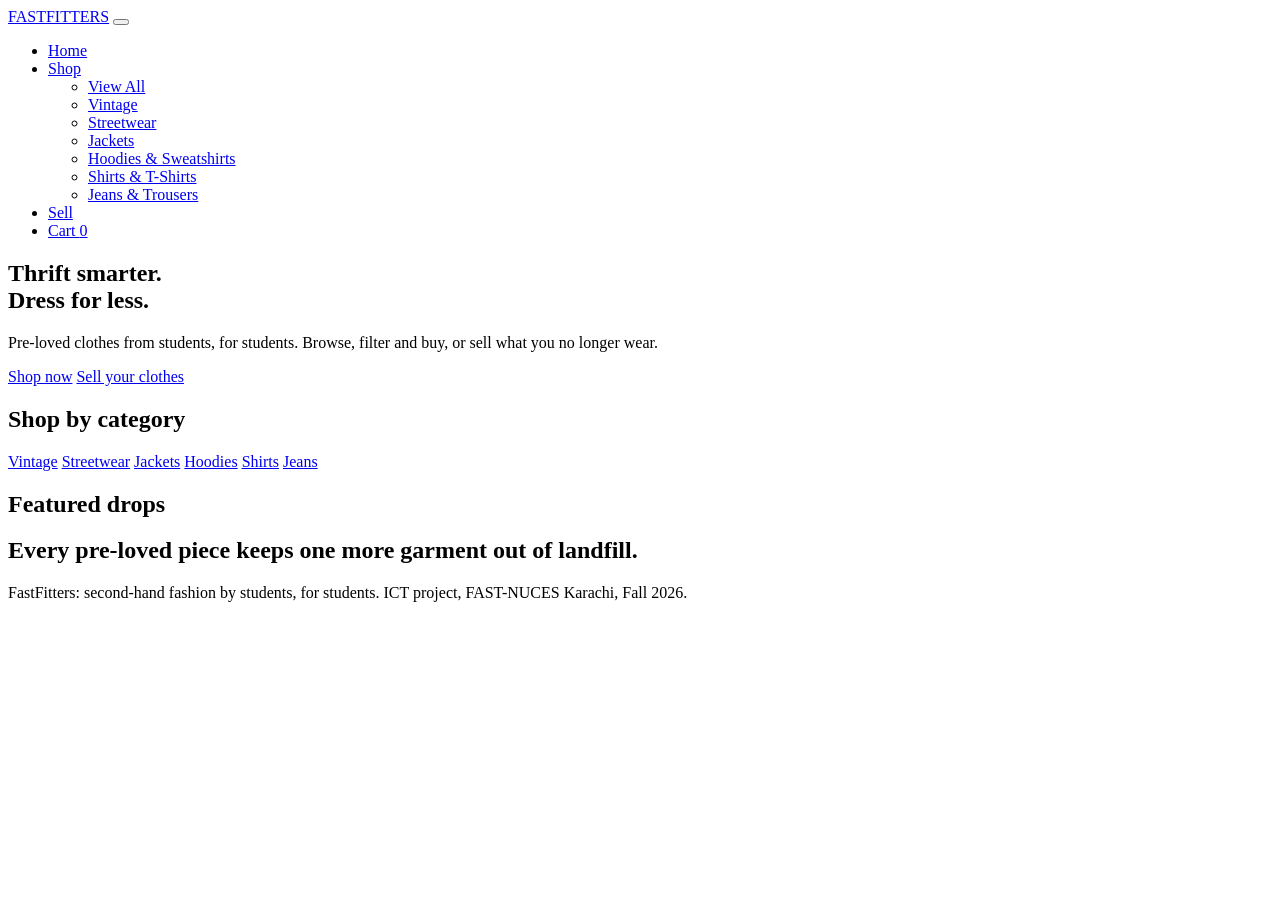
==== index.html @ 5dd26d99 "Created Index page" ====
<!DOCTYPE html>
<html lang="en">
<head>
  <meta charset="UTF-8">
  <meta name="viewport" content="width=device-width, initial-scale=1.0">
  <title>FastFitters | Home</title>
  <link rel="preconnect" href="https://fonts.googleapis.com">
  <link rel="preconnect" href="https://fonts.gstatic.com" crossorigin>
  <link href="https://fonts.googleapis.com/css2?family=Inter:wght@400;600&family=Oswald:wght@500;700&display=swap" rel="stylesheet">
  <link rel="stylesheet" href="sources/css/style.css">
</head>
<body>

  <!-- ========== NAVBAR ========== -->
  <header class="site-header">
    <nav class="navbar">
      <a href="index.html" class="logo">FAST<span>FITTERS</span></a>

      <button class="menu-toggle" id="menuToggle" aria-label="Toggle menu" aria-expanded="false">
        <span></span>
        <span></span>
        <span></span>
      </button>

      <ul class="nav-links" id="navLinks">
        <li><a href="index.html" class="nav-link">Home</a></li>

        <li class="has-dropdown">
          <a href="shop.html" class="nav-link">Shop</a>
          <ul class="dropdown">
            <li><a href="shop.html?category=all">View All</a></li>
            <li><a href="shop.html?category=vintage">Vintage</a></li>
            <li><a href="shop.html?category=streetwear">Streetwear</a></li>
            <li><a href="shop.html?category=jackets">Jackets</a></li>
            <li><a href="shop.html?category=hoodies">Hoodies &amp; Sweatshirts</a></li>
            <li><a href="shop.html?category=shirts">Shirts &amp; T-Shirts</a></li>
            <li><a href="shop.html?category=jeans">Jeans &amp; Trousers</a></li>
          </ul>
        </li>

        <li><a href="sell.html" class="nav-link">Sell</a></li>

        <li>
          <a href="cart.html" class="nav-link">Cart <span class="cart-count" id="cartCount">0</span></a>
        </li>
      </ul>
    </nav>
  </header>

  <main>
    <section class="hero">
      <h1>Thrift smarter.<br>Dress for less.</h1>
      <p>Pre-loved clothes from students, for students. Browse, filter and buy, or sell what you no longer wear.</p>
      <a class="btn" href="shop.html">Shop now</a>
      <a class="btn secondary" href="sell.html">Sell your clothes</a>
    </section>
    <section class="section">
      <h2>Shop by category</h2>
      <div class="cat-grid">
        <a href="shop.html?category=vintage">Vintage</a>
        <a href="shop.html?category=streetwear">Streetwear</a>
        <a href="shop.html?category=jackets">Jackets</a>
        <a href="shop.html?category=hoodies">Hoodies</a>
        <a href="shop.html?category=shirts">Shirts</a>
        <a href="shop.html?category=jeans">Jeans</a>
      </div>
    </section>
    <section class="section">
      <h2>Featured drops</h2>
      <div class="grid" id="featured"></div>
    </section>
    <section class="banner">
      <h2>Every pre-loved piece keeps one more garment out of landfill.</h2>
    </section>
  </main>

  <footer class="site-footer">
    <p>FastFitters: second-hand fashion by students, for students. ICT project, FAST-NUCES Karachi, Fall 2026.</p>
  </footer>

  <script src="js/data.js"></script>
  <script src="js/cart.js"></script>
  <script src="js/shop.js"></script>
  <script src="js/navbar.js"></script>
</body>
</html>
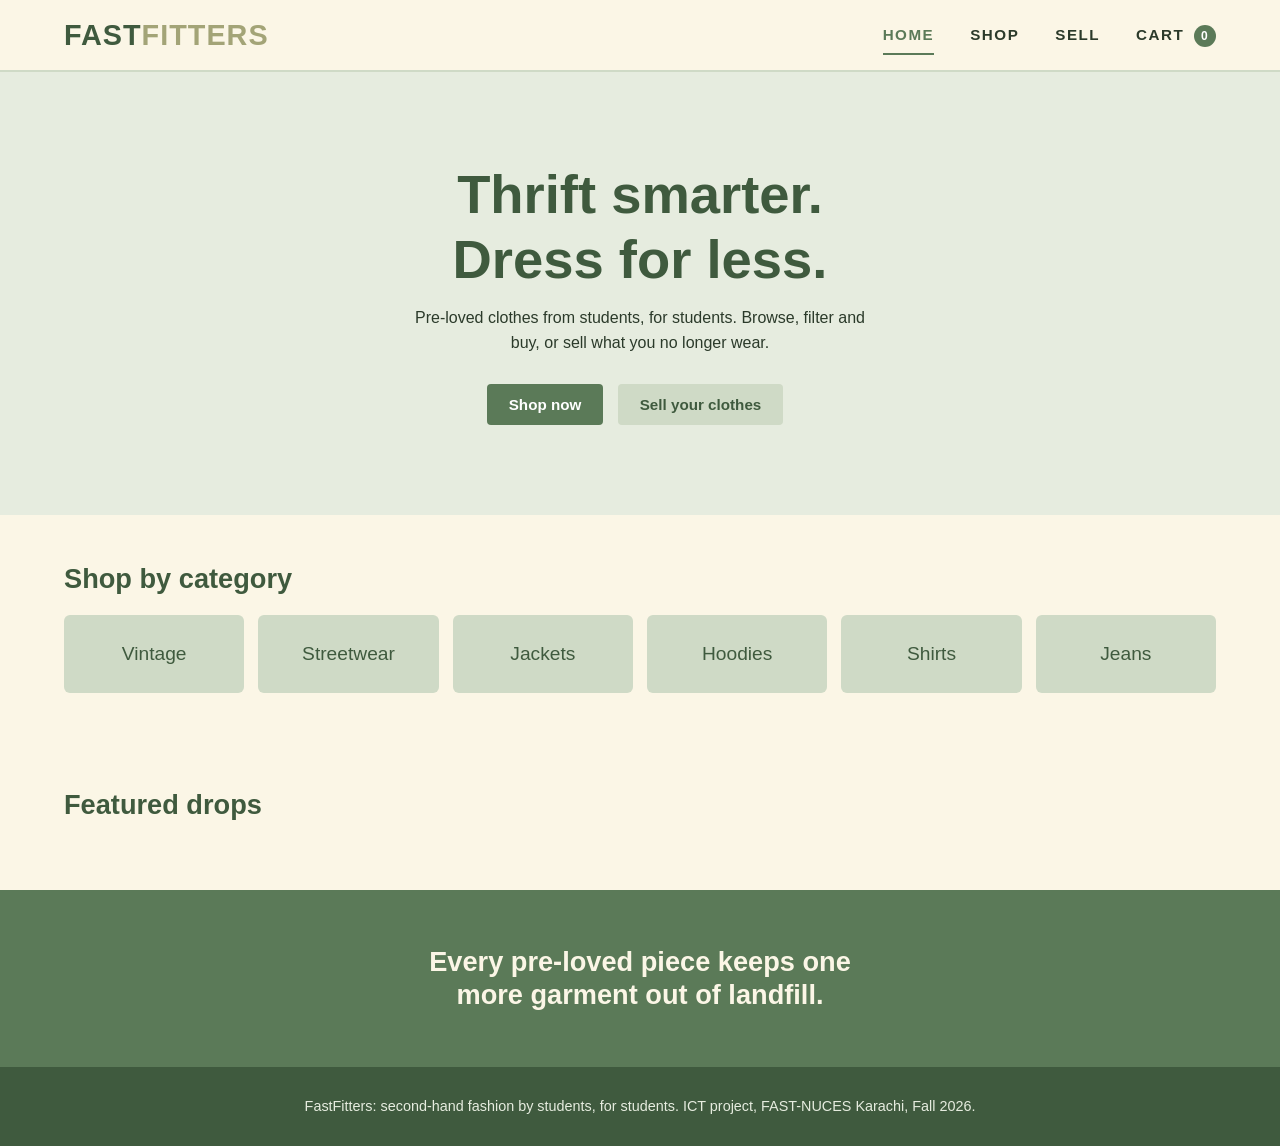
==== commit 489cc0b6: "renamed resources references" ====
--- a/index.html
+++ b/index.html
@@ -7,7 +7,7 @@
   <link rel="preconnect" href="https://fonts.googleapis.com">
   <link rel="preconnect" href="https://fonts.gstatic.com" crossorigin>
   <link href="https://fonts.googleapis.com/css2?family=Inter:wght@400;600&family=Oswald:wght@500;700&display=swap" rel="stylesheet">
-  <link rel="stylesheet" href="sources/css/style.css">
+  <link rel="stylesheet" href="resources/css/styles.css">
 </head>
 <body>
 
@@ -78,9 +78,9 @@
     <p>FastFitters: second-hand fashion by students, for students. ICT project, FAST-NUCES Karachi, Fall 2026.</p>
   </footer>
 
-  <script src="js/data.js"></script>
-  <script src="js/cart.js"></script>
-  <script src="js/shop.js"></script>
-  <script src="js/navbar.js"></script>
+  <script src="javascript/data.js"></script>
+  <script src="javascript/cart.js"></script>
+  <script src="javascript/shop.js"></script>
+  <script src="javascript/navbar.js"></script>
 </body>
 </html>
--- a/resources/css/styles.css
+++ b/resources/css/styles.css
@@ -0,0 +1,270 @@
+/* ========== COLOUR + FONT VARIABLES ========== */
+:root {
+  --sage-900: #3f5a3e;
+  --sage-700: #5b7a58;
+  --sage-500: #8aa285;
+  --sage-200: #cfdac6;
+  --sage-100: #e6ecdf;
+  --cream:    #fbf6e6;
+  --olive:    #a3a477;
+  --text:     #2b3a2a;
+  --white:    #ffffff;
+
+  --font-heading: 'Oswald', sans-serif;
+  --font-body:    'Inter', sans-serif;
+
+  --nav-height: 70px;
+}
+
+/* ========== BASE ========== */
+* { margin: 0; padding: 0; box-sizing: border-box; }
+
+body {
+  font-family: var(--font-body);
+  background-color: var(--cream);
+  color: var(--text);
+  line-height: 1.6;
+}
+
+a { text-decoration: none; color: inherit; }
+ul { list-style: none; }
+
+/* ========== NAVBAR ========== */
+.site-header {
+  position: sticky;
+  top: 0;
+  z-index: 1000;
+  background-color: var(--cream);
+  border-bottom: 2px solid var(--sage-200);
+}
+
+.navbar {
+  max-width: 1200px;
+  margin: 0 auto;
+  height: var(--nav-height);
+  padding: 0 24px;
+  display: flex;
+  align-items: center;
+  justify-content: space-between;
+}
+
+.logo {
+  font-family: var(--font-heading);
+  font-size: 1.8rem;
+  font-weight: 700;
+  letter-spacing: 1px;
+  color: var(--sage-900);
+}
+.logo span { color: var(--olive); }
+
+.nav-links { display: flex; align-items: center; gap: 36px; }
+
+.nav-link {
+  position: relative;
+  display: inline-block;
+  padding: 8px 0;
+  font-size: 0.95rem;
+  font-weight: 600;
+  text-transform: uppercase;
+  letter-spacing: 1.5px;
+  color: var(--text);
+  transition: color 0.25s;
+}
+
+.nav-link::after {
+  content: "";
+  position: absolute;
+  left: 0;
+  bottom: 0;
+  width: 0;
+  height: 2px;
+  background-color: var(--sage-700);
+  transition: width 0.3s;
+}
+
+.nav-link:hover,
+.nav-link.active { color: var(--sage-700); }
+
+.nav-link:hover::after,
+.nav-link.active::after { width: 100%; }
+
+.cart-count {
+  display: inline-block;
+  min-width: 22px;
+  height: 22px;
+  margin-left: 4px;
+  padding: 0 6px;
+  border-radius: 11px;
+  background-color: var(--sage-700);
+  color: var(--white);
+  font-size: 0.75rem;
+  line-height: 22px;
+  text-align: center;
+}
+
+/* ----- Dropdown (Shop categories) ----- */
+.has-dropdown { position: relative; }
+
+.dropdown {
+  position: absolute;
+  top: 100%;
+  left: -20px;
+  min-width: 240px;
+  padding: 12px 0;
+  background-color: var(--white);
+  border: 1px solid var(--sage-200);
+  border-top: 3px solid var(--sage-700);
+  box-shadow: 0 8px 20px rgba(0, 0, 0, 0.1);
+  opacity: 0;
+  visibility: hidden;
+  transform: translateY(10px);
+  transition: opacity 0.25s, transform 0.25s, visibility 0.25s;
+}
+
+.has-dropdown:hover .dropdown,
+.has-dropdown:focus-within .dropdown {
+  opacity: 1;
+  visibility: visible;
+  transform: translateY(0);
+}
+
+.dropdown a {
+  display: block;
+  padding: 10px 24px;
+  font-size: 0.85rem;
+  text-transform: uppercase;
+  letter-spacing: 1px;
+  transition: background-color 0.2s, padding-left 0.2s;
+}
+
+.dropdown a:hover {
+  background-color: var(--sage-100);
+  padding-left: 30px;
+  color: var(--sage-900);
+}
+
+/* ----- Hamburger button (hidden on desktop) ----- */
+.menu-toggle {
+  display: none;
+  flex-direction: column;
+  gap: 5px;
+  padding: 8px;
+  background: none;
+  border: none;
+  cursor: pointer;
+}
+
+.menu-toggle span {
+  display: block;
+  width: 26px;
+  height: 3px;
+  background-color: var(--sage-900);
+  border-radius: 2px;
+  transition: transform 0.3s, opacity 0.3s;
+}
+
+.menu-toggle.active span:nth-child(1) { transform: translateY(8px) rotate(45deg); }
+.menu-toggle.active span:nth-child(2) { opacity: 0; }
+.menu-toggle.active span:nth-child(3) { transform: translateY(-8px) rotate(-45deg); }
+
+/* ========== MOBILE (tablet and smaller) ========== */
+@media (max-width: 768px) {
+  .menu-toggle { display: flex; }
+
+  .nav-links {
+    position: absolute;
+    top: var(--nav-height);
+    left: 0;
+    width: 100%;
+    flex-direction: column;
+    align-items: flex-start;
+    gap: 0;
+    background-color: var(--cream);
+    border-bottom: 2px solid var(--sage-200);
+    max-height: 0;
+    overflow: hidden;
+    transition: max-height 0.4s ease;
+  }
+
+  .nav-links.open { max-height: 600px; }
+
+  .nav-links > li { width: 100%; padding: 0 24px; }
+
+  .nav-link { padding: 14px 0; }
+
+  .dropdown {
+    position: static;
+    opacity: 1;
+    visibility: visible;
+    transform: none;
+    box-shadow: none;
+    border: none;
+    background: transparent;
+    padding: 0 0 10px 12px;
+  }
+
+  .dropdown a { padding: 8px 0; }
+  .dropdown a:hover { padding-left: 6px; }
+}
+
+/* ========== PAGE LAYOUT ========== */
+h1, h2, h3 { font-family: var(--font-heading); color: var(--sage-900); line-height: 1.2; }
+h1 { font-size: 2.4rem; margin-bottom: 12px; }
+h2 { font-size: 1.7rem; margin-bottom: 20px; }
+h3 { font-size: 1.1rem; margin: 10px 0 4px; }
+.section { max-width: 1200px; margin: 0 auto; padding: 48px 24px; }
+.narrow { max-width: 720px; }
+.meta { color: var(--sage-700); font-size: .9rem; }
+.empty { padding: 24px 0; }
+.empty a, .link { color: var(--sage-700); text-decoration: underline; background: none; border: none; cursor: pointer; font: inherit; }
+
+.btn { display: inline-block; padding: 12px 22px; border: none; border-radius: 4px; background: var(--sage-700); color: var(--white); font: 600 .95rem var(--font-body); cursor: pointer; margin: 8px 10px 0 0; transition: background-color .2s; }
+.btn:hover { background: var(--sage-900); }
+.btn.secondary { background: var(--sage-200); color: var(--sage-900); }
+.btn.secondary:hover { background: var(--sage-500); color: var(--white); }
+.btn.small { padding: 8px 12px; font-size: .8rem; margin: 0; }
+
+.hero { padding: 90px 24px; text-align: center; background: var(--sage-100); }
+.hero h1 { font-size: 3.4rem; }
+.hero p { max-width: 52ch; margin: 0 auto 20px; }
+.cat-grid { display: grid; grid-template-columns: repeat(auto-fit, minmax(150px, 1fr)); gap: 14px; }
+.cat-grid a { padding: 28px 12px; text-align: center; font: 500 1.2rem var(--font-heading); color: var(--sage-900); background: var(--sage-200); border-radius: 6px; transition: background-color .2s, color .2s; }
+.cat-grid a:hover { background: var(--sage-700); color: var(--white); }
+.banner { padding: 56px 24px; text-align: center; background: var(--sage-700); }
+.banner h2 { color: var(--cream); max-width: 28ch; margin: 0 auto; }
+
+.grid { display: grid; grid-template-columns: repeat(auto-fill, minmax(230px, 1fr)); gap: 24px; }
+.card { background: var(--white); border-radius: 8px; padding: 12px 12px 16px; border: 1px solid var(--sage-200); transition: transform .2s, box-shadow .2s; }
+.card:hover { transform: translateY(-4px); box-shadow: 0 8px 18px rgba(63, 90, 62, .15); }
+.thumb { position: relative; aspect-ratio: 4 / 5; background: var(--sage-200) center / cover no-repeat; border-radius: 6px; }
+.tag { position: absolute; left: 8px; bottom: 8px; padding: 2px 10px; border-radius: 12px; background: var(--cream); color: var(--sage-900); font-size: .75rem; font-weight: 600; }
+.row { display: flex; align-items: center; justify-content: space-between; margin-top: 8px; }
+
+.filters { display: grid; grid-template-columns: repeat(auto-fit, minmax(160px, 1fr)); gap: 12px; margin: 16px 0; }
+input, select, textarea { width: 100%; padding: 10px 12px; border: 1px solid var(--sage-500); border-radius: 4px; background: var(--white); color: var(--text); font: inherit; }
+input:focus, select:focus, textarea:focus, .btn:focus-visible { outline: 3px solid var(--olive); outline-offset: 1px; }
+
+.detail { display: grid; grid-template-columns: 1fr 1fr; gap: 36px; }
+.detail .thumb { aspect-ratio: 1; }
+.specs { margin: 14px 0; }
+.specs li { padding: 6px 0; border-bottom: 1px solid var(--sage-200); }
+.price { font-size: 1.6rem; }
+
+.field { margin-bottom: 18px; }
+.field label { display: block; margin-bottom: 4px; font-weight: 600; }
+.field .invalid { border-color: #b3402f; }
+.error { color: #b3402f; display: block; min-height: 1.2em; }
+.success { margin-top: 18px; padding: 14px; background: var(--sage-200); border-left: 4px solid var(--sage-700); border-radius: 4px; }
+
+.cart-row { display: flex; align-items: center; gap: 16px; padding: 14px 0; border-bottom: 1px solid var(--sage-200); flex-wrap: wrap; }
+.grow { flex: 1 1 180px; font-weight: 600; }
+.qty button { width: 28px; height: 28px; border: 1px solid var(--sage-500); background: var(--white); border-radius: 4px; cursor: pointer; margin: 0 8px; }
+.total-row { display: flex; justify-content: space-between; padding: 18px 0; font-size: 1.3rem; }
+
+.site-footer { padding: 28px 24px; text-align: center; background: var(--sage-900); color: var(--sage-100); font-size: .9rem; }
+.toast { position: fixed; bottom: 24px; left: 50%; transform: translateX(-50%); padding: 12px 22px; background: var(--sage-900); color: var(--white); border-radius: 6px; z-index: 2000; }
+
+@media (max-width: 768px) {
+  .hero h1 { font-size: 2.4rem; }
+  .detail { grid-template-columns: 1fr; }
+}
